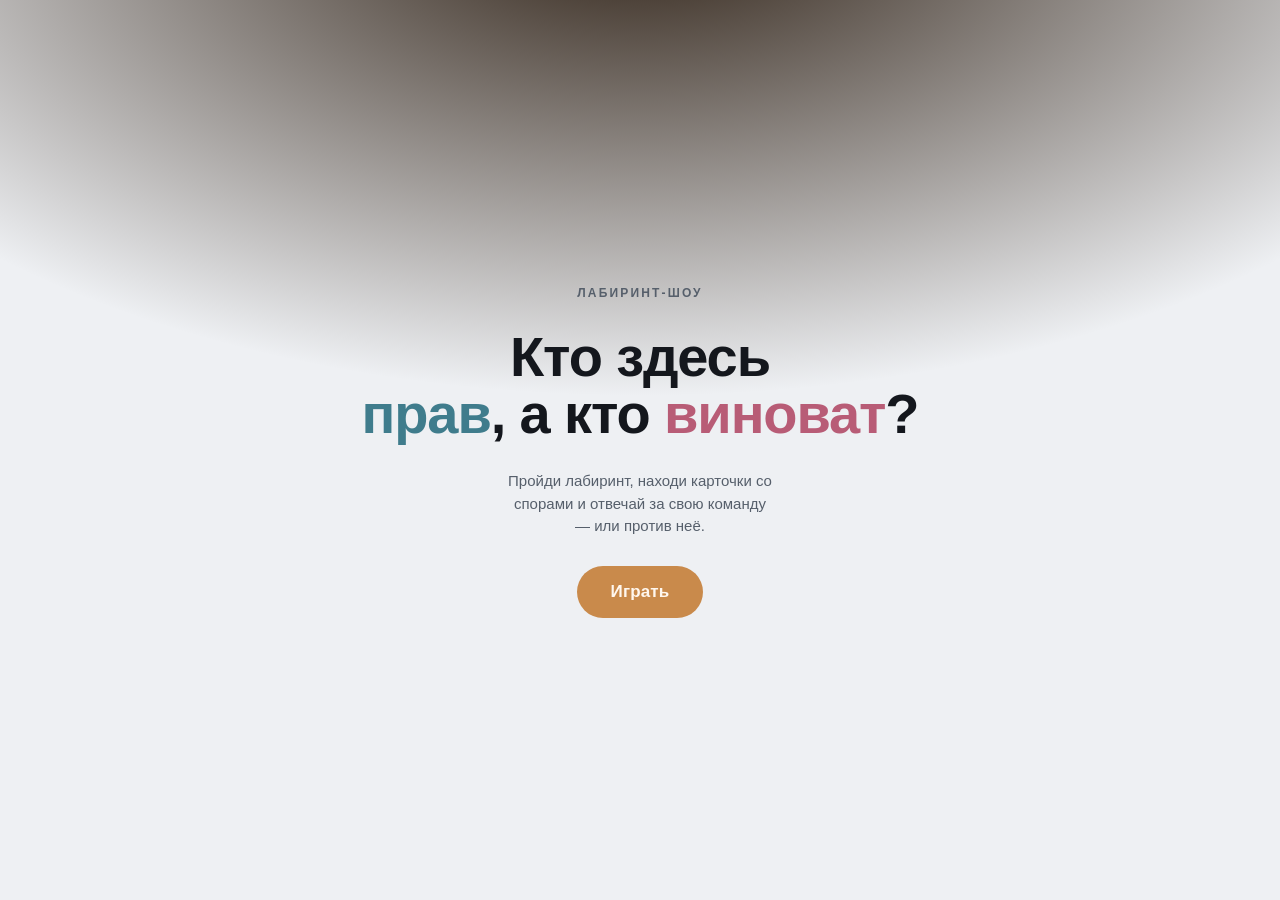
==== web/index.html @ e1562f4d "Add mobile web port of cub3d with Мужское/Женское dispute mini-game Ports the raycasting engine (DDA" ====
<!doctype html>
<html lang="ru">
<head>
<meta charset="utf-8" />
<meta name="viewport" content="width=device-width, initial-scale=1, viewport-fit=cover, user-scalable=no" />
<title>Лабиринт: Мужское / Женское</title>
<meta name="description" content="Мобильная игра-лабиринт с рейкастингом и карточками-спорами" />
<meta name="theme-color" content="#0a0c10" />
<link rel="manifest" href="manifest.json" />
<link rel="apple-touch-icon" href="icons/icon-192.png" />
<link rel="icon" href="icons/icon-192.png" />
<link rel="stylesheet" href="styles.css" />
</head>
<body>
<div id="app">

  <section id="screen-start" class="screen active">
    <div class="eyebrow">Лабиринт-шоу</div>
    <h1 class="title">Кто здесь<br /><span class="hue-m">прав</span>, а кто <span class="hue-f">виноват</span>?</h1>
    <p class="subtitle">Пройди лабиринт, находи карточки со спорами и отвечай за свою команду — или против неё.</p>
    <button class="btn" id="start-play">Играть</button>
  </section>

  <section id="screen-character" class="screen">
    <div class="pick-heading">
      <h2>Выбери сторону</h2>
      <p>Это просто цвет команды — играть можно за любую</p>
    </div>
    <div class="team-cards">
      <button class="team-card" data-team="m">
        <span class="glyph">М</span>
        <span class="label">Мужское</span>
        <span class="desc">Команда синих карточек</span>
      </button>
      <button class="team-card" data-team="f">
        <span class="glyph">Ж</span>
        <span class="label">Женское</span>
        <span class="desc">Команда розовых карточек</span>
      </button>
    </div>
    <button class="btn" id="character-continue" disabled>В лабиринт</button>
  </section>

  <section id="screen-game" class="screen">
    <canvas id="game-canvas"></canvas>

    <div class="hud">
      <div class="hud-chip" id="hud-team">
        <span class="dot"></span>
        <span id="hud-team-label">—</span>
      </div>
      <div class="hud-chip">
        Споры: <span id="hud-score">0/0</span>
      </div>
    </div>

    <div class="look-zone" id="look-zone"></div>
    <div class="look-hint">Свайп — поворот</div>

    <div class="stick-zone" id="stick-zone">
      <div class="stick-knob" id="stick-knob"></div>
    </div>
  </section>

  <div id="quiz-overlay">
    <div class="quiz-card">
      <div class="quiz-eyebrow">Спор нашёлся</div>
      <p class="quiz-question" id="quiz-question"></p>
      <div class="quiz-options" id="quiz-options"></div>
      <div class="quiz-result" id="quiz-result"></div>
    </div>
  </div>

  <section id="screen-end" class="screen">
    <div class="eyebrow">Итог</div>
    <div class="verdict-score" id="end-score">0/0</div>
    <p class="verdict-label" id="end-label">Лабиринт пройден.</p>
    <button class="btn" id="end-replay">Играть снова</button>
    <button class="btn btn-ghost" id="end-menu">В меню</button>
  </section>

</div>

<script src="js/map.js"></script>
<script src="js/textures.js"></script>
<script src="js/raycaster.js"></script>
<script src="js/controls.js"></script>
<script src="js/character.js"></script>
<script src="js/quiz.js"></script>
<script src="js/main.js"></script>
</body>
</html>
---- web/styles.css ----
:root {
  --bg: #0a0c10;
  --bg-raised: #14171d;
  --bg-raised-2: #1b1f27;
  --line: #262b34;
  --text: #eef1f5;
  --text-dim: #98a1ad;
  --accent: #c98a4b;
  --accent-ink: #1a1002;
  --team: #c98a4b;
  --team-m: #3f7c8c;
  --team-m-ink: #eaf6f9;
  --team-f: #b85c76;
  --team-f-ink: #fdeef2;
  --good: #4f9d6e;
  --bad: #c1493f;
  --radius: 14px;
  --safe-t: env(safe-area-inset-top, 0px);
  --safe-b: env(safe-area-inset-bottom, 0px);
  --safe-l: env(safe-area-inset-left, 0px);
  --safe-r: env(safe-area-inset-right, 0px);
}

@media (prefers-color-scheme: light) {
  :root {
    --bg: #eef0f3;
    --bg-raised: #ffffff;
    --bg-raised-2: #f7f8fa;
    --line: #d7dbe1;
    --text: #14171d;
    --text-dim: #565f6b;
    --accent-ink: #fff7ee;
  }
}

:root[data-theme="dark"] {
  --bg: #0a0c10;
  --bg-raised: #14171d;
  --bg-raised-2: #1b1f27;
  --line: #262b34;
  --text: #eef1f5;
  --text-dim: #98a1ad;
  --accent-ink: #1a1002;
}

:root[data-theme="light"] {
  --bg: #eef0f3;
  --bg-raised: #ffffff;
  --bg-raised-2: #f7f8fa;
  --line: #d7dbe1;
  --text: #14171d;
  --text-dim: #565f6b;
  --accent-ink: #fff7ee;
}

* { box-sizing: border-box; }

html, body {
  margin: 0;
  height: 100%;
  overscroll-behavior: none;
  background: var(--bg);
  color: var(--text);
  font-family: -apple-system, BlinkMacSystemFont, "Segoe UI", Roboto, "Helvetica Neue", Arial, sans-serif;
  -webkit-tap-highlight-color: transparent;
  user-select: none;
  touch-action: none;
}

#app {
  position: fixed;
  inset: 0;
  overflow: hidden;
}

#app.team-m { --accent: var(--team-m); --accent-ink: var(--team-m-ink); }
#app.team-f { --accent: var(--team-f); --accent-ink: var(--team-f-ink); }

.screen {
  position: absolute;
  inset: 0;
  display: none;
  flex-direction: column;
  padding: calc(24px + var(--safe-t)) calc(20px + var(--safe-r)) calc(20px + var(--safe-b)) calc(20px + var(--safe-l));
}

.screen.active { display: flex; }

/* ---------- Start screen ---------- */

#screen-start {
  justify-content: center;
  align-items: center;
  text-align: center;
  gap: 28px;
  background:
    radial-gradient(120% 90% at 50% -10%, #2a1c10 0%, transparent 60%),
    var(--bg);
}

.eyebrow {
  font-size: 12px;
  font-weight: 700;
  letter-spacing: 0.18em;
  text-transform: uppercase;
  color: var(--text-dim);
}

.title {
  font-size: clamp(38px, 11vw, 56px);
  font-weight: 800;
  letter-spacing: -0.02em;
  line-height: 1.02;
  text-wrap: balance;
  margin: 0;
}

.title .hue-m { color: var(--team-m); }
.title .hue-f { color: var(--team-f); }

.subtitle {
  max-width: 32ch;
  color: var(--text-dim);
  font-size: 15px;
  line-height: 1.5;
  margin: 0;
}

.btn {
  appearance: none;
  border: none;
  border-radius: 999px;
  padding: 16px 34px;
  font-size: 17px;
  font-weight: 700;
  letter-spacing: 0.01em;
  background: var(--accent);
  color: var(--accent-ink);
  cursor: pointer;
  touch-action: manipulation;
}

.btn:focus-visible {
  outline: 3px solid var(--text);
  outline-offset: 3px;
}

.btn-ghost {
  background: transparent;
  color: var(--text);
  border: 1px solid var(--line);
}

/* ---------- Character select ---------- */

#screen-character {
  justify-content: center;
  gap: 22px;
}

.pick-heading {
  text-align: center;
  margin: 0 0 4px;
}

.pick-heading h2 {
  font-size: 24px;
  margin: 0 0 6px;
  font-weight: 800;
}

.pick-heading p {
  color: var(--text-dim);
  margin: 0;
  font-size: 14px;
}

.team-cards {
  display: grid;
  grid-template-columns: 1fr 1fr;
  gap: 14px;
}

.team-card {
  appearance: none;
  border-radius: var(--radius);
  border: 2px solid var(--line);
  background: var(--bg-raised);
  padding: 22px 14px;
  display: flex;
  flex-direction: column;
  align-items: center;
  gap: 10px;
  cursor: pointer;
  color: var(--text);
}

.team-card .glyph {
  width: 52px;
  height: 52px;
  border-radius: 50%;
  display: flex;
  align-items: center;
  justify-content: center;
  font-size: 24px;
  font-weight: 800;
}

.team-card[data-team="m"] .glyph { background: var(--team-m); color: var(--team-m-ink); }
.team-card[data-team="f"] .glyph { background: var(--team-f); color: var(--team-f-ink); }

.team-card .label { font-weight: 700; font-size: 16px; }
.team-card .desc { font-size: 12px; color: var(--text-dim); text-align: center; }

.team-card[data-team="m"].selected { border-color: var(--team-m); }
.team-card[data-team="f"].selected { border-color: var(--team-f); }

#character-continue { align-self: center; margin-top: 6px; }
#character-continue:disabled { opacity: 0.4; pointer-events: none; }

/* ---------- Game screen ---------- */

#screen-game {
  padding: 0;
  background: #000;
}

#game-canvas {
  position: absolute;
  inset: 0;
  width: 100%;
  height: 100%;
  display: block;
}

.hud {
  position: absolute;
  top: calc(14px + var(--safe-t));
  left: calc(14px + var(--safe-l));
  right: calc(14px + var(--safe-r));
  display: flex;
  justify-content: space-between;
  align-items: flex-start;
  pointer-events: none;
  font-variant-numeric: tabular-nums;
}

.hud-chip {
  background: rgba(10, 12, 16, 0.6);
  backdrop-filter: blur(6px);
  border: 1px solid rgba(255, 255, 255, 0.12);
  border-radius: 999px;
  padding: 8px 14px;
  font-size: 13px;
  font-weight: 700;
  color: #eef1f5;
  display: flex;
  align-items: center;
  gap: 8px;
}

.hud-chip .dot {
  width: 8px; height: 8px; border-radius: 50%;
}

.hud-chip.team-m .dot { background: var(--team-m); }
.hud-chip.team-f .dot { background: var(--team-f); }

/* Touch controls */

.stick-zone {
  position: absolute;
  left: calc(18px + var(--safe-l));
  bottom: calc(18px + var(--safe-b));
  width: 132px;
  height: 132px;
  border-radius: 50%;
  background: rgba(255, 255, 255, 0.06);
  border: 1px solid rgba(255, 255, 255, 0.15);
  touch-action: none;
}

.stick-knob {
  position: absolute;
  width: 56px;
  height: 56px;
  left: 50%;
  top: 50%;
  transform: translate(-50%, -50%);
  border-radius: 50%;
  background: rgba(255, 255, 255, 0.85);
  box-shadow: 0 2px 10px rgba(0, 0, 0, 0.4);
}

.look-zone {
  position: absolute;
  right: 0;
  top: 0;
  bottom: 0;
  left: 45%;
  touch-action: none;
}

.look-hint {
  position: absolute;
  right: calc(16px + var(--safe-r));
  bottom: calc(30px + var(--safe-b));
  font-size: 11px;
  color: rgba(255, 255, 255, 0.55);
  letter-spacing: 0.06em;
  text-transform: uppercase;
  pointer-events: none;
}

/* ---------- Quiz overlay ---------- */

#quiz-overlay {
  position: absolute;
  inset: 0;
  display: none;
  align-items: flex-end;
  justify-content: center;
  background: rgba(6, 7, 9, 0.55);
  padding: 16px;
  padding-bottom: calc(16px + var(--safe-b));
}

#quiz-overlay.active { display: flex; }

.quiz-card {
  width: 100%;
  max-width: 420px;
  background: var(--bg-raised);
  border: 1px solid var(--line);
  border-radius: 20px 20px 12px 12px;
  padding: 20px 18px calc(18px);
  display: flex;
  flex-direction: column;
  gap: 14px;
}

.quiz-eyebrow {
  font-size: 11px;
  font-weight: 700;
  letter-spacing: 0.14em;
  text-transform: uppercase;
  color: var(--bad);
}

.quiz-question {
  font-size: 18px;
  font-weight: 700;
  line-height: 1.35;
  margin: 0;
  text-wrap: balance;
}

.quiz-options {
  display: grid;
  gap: 10px;
}

.quiz-option {
  appearance: none;
  text-align: left;
  border-radius: 12px;
  border: 1.5px solid var(--line);
  background: var(--bg-raised-2);
  color: var(--text);
  padding: 13px 14px;
  font-size: 14.5px;
  line-height: 1.4;
  display: flex;
  align-items: center;
  gap: 10px;
  cursor: pointer;
}

.quiz-option .side {
  font-size: 11px;
  font-weight: 800;
  letter-spacing: 0.06em;
  padding: 3px 8px;
  border-radius: 999px;
  flex-shrink: 0;
}

.quiz-option[data-side="m"] .side { background: var(--team-m); color: var(--team-m-ink); }
.quiz-option[data-side="f"] .side { background: var(--team-f); color: var(--team-f-ink); }

.quiz-option.correct { border-color: var(--good); }
.quiz-option.wrong { border-color: var(--bad); }

.quiz-result {
  font-size: 13px;
  color: var(--text-dim);
  min-height: 18px;
}

/* ---------- End screen ---------- */

#screen-end {
  justify-content: center;
  align-items: center;
  text-align: center;
  gap: 18px;
}

.verdict-score {
  font-size: 52px;
  font-weight: 800;
  font-variant-numeric: tabular-nums;
}

.verdict-label {
  font-size: 15px;
  color: var(--text-dim);
  max-width: 30ch;
}

@media (prefers-reduced-motion: reduce) {
  * { transition: none !important; animation: none !important; }
}
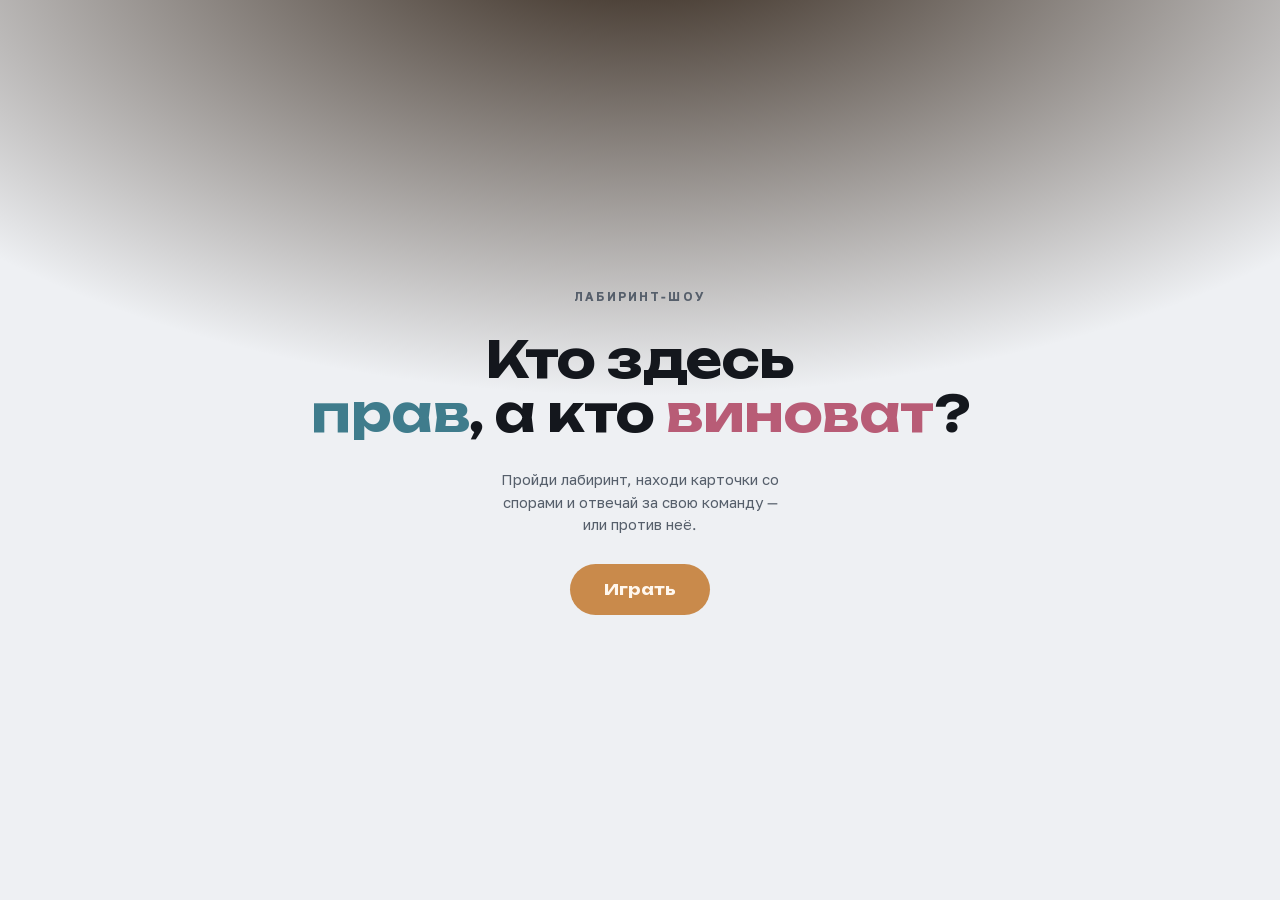
==== commit 681c7d84: "Polish pass: custom type, depth shading, camera bob, sound, motion - Inline Unbounded (display) and " ====
--- a/web/index.html
+++ b/web/index.html
@@ -87,6 +87,7 @@
 <script src="js/controls.js"></script>
 <script src="js/character.js"></script>
 <script src="js/quiz.js"></script>
+<script src="js/audio.js"></script>
 <script src="js/main.js"></script>
 </body>
 </html>
--- a/web/styles.css
+++ b/web/styles.css
@@ -1,3 +1,21 @@
+@font-face {
+  font-family: "Unbounded";
+  font-style: normal;
+  font-weight: 700 800;
+  font-display: swap;
+  src: url([data-uri]) format("woff2");
+  unicode-range: U+20-21,U+25,U+28-29,U+2C-3B,U+3F,U+AB,U+BB,U+401,U+410-44F,U+451,U+2013-2014;
+}
+
+@font-face {
+  font-family: "Golos Text";
+  font-style: normal;
+  font-weight: 400 700;
+  font-display: swap;
+  src: url([data-uri]) format("woff2");
+  unicode-range: U+20-21,U+25,U+28-29,U+2C-3B,U+3F,U+AB,U+BB,U+401,U+410-44F,U+451,U+2013-2014;
+}
+
 :root {
   --bg: #0a0c10;
   --bg-raised: #14171d;
@@ -7,6 +25,8 @@
   --text-dim: #98a1ad;
   --accent: #c98a4b;
   --accent-ink: #1a1002;
+  --font-display: "Unbounded", -apple-system, BlinkMacSystemFont, "Segoe UI", Roboto, sans-serif;
+  --font-body: "Golos Text", -apple-system, BlinkMacSystemFont, "Segoe UI", Roboto, sans-serif;
   --team: #c98a4b;
   --team-m: #3f7c8c;
   --team-m-ink: #eaf6f9;
@@ -61,7 +81,7 @@
   overscroll-behavior: none;
   background: var(--bg);
   color: var(--text);
-  font-family: -apple-system, BlinkMacSystemFont, "Segoe UI", Roboto, "Helvetica Neue", Arial, sans-serif;
+  font-family: var(--font-body);
   -webkit-tap-highlight-color: transparent;
   user-select: none;
   touch-action: none;
@@ -79,12 +99,22 @@
 .screen {
   position: absolute;
   inset: 0;
-  display: none;
+  display: flex;
   flex-direction: column;
   padding: calc(24px + var(--safe-t)) calc(20px + var(--safe-r)) calc(20px + var(--safe-b)) calc(20px + var(--safe-l));
-}
-
-.screen.active { display: flex; }
+  opacity: 0;
+  transform: scale(0.98) translateY(10px);
+  pointer-events: none;
+  visibility: hidden;
+  transition: opacity 0.32s cubic-bezier(0.22, 1, 0.36, 1), transform 0.32s cubic-bezier(0.22, 1, 0.36, 1), visibility 0.32s;
+}
+
+.screen.active {
+  opacity: 1;
+  transform: none;
+  pointer-events: auto;
+  visibility: visible;
+}
 
 /* ---------- Start screen ---------- */
 
@@ -99,6 +129,7 @@
 }
 
 .eyebrow {
+  font-family: var(--font-body);
   font-size: 12px;
   font-weight: 700;
   letter-spacing: 0.18em;
@@ -107,10 +138,11 @@
 }
 
 .title {
-  font-size: clamp(38px, 11vw, 56px);
-  font-weight: 800;
-  letter-spacing: -0.02em;
-  line-height: 1.02;
+  font-family: var(--font-display);
+  font-size: clamp(34px, 10vw, 50px);
+  font-weight: 700;
+  letter-spacing: -0.01em;
+  line-height: 1.08;
   text-wrap: balance;
   margin: 0;
 }
@@ -131,13 +163,20 @@
   border: none;
   border-radius: 999px;
   padding: 16px 34px;
-  font-size: 17px;
+  font-family: var(--font-display);
+  font-size: 15px;
   font-weight: 700;
   letter-spacing: 0.01em;
   background: var(--accent);
   color: var(--accent-ink);
   cursor: pointer;
   touch-action: manipulation;
+  transform: translateY(0) scale(1);
+  transition: transform 0.12s ease, box-shadow 0.12s ease;
+}
+
+.btn:active {
+  transform: translateY(1px) scale(0.97);
 }
 
 .btn:focus-visible {
@@ -164,9 +203,10 @@
 }
 
 .pick-heading h2 {
-  font-size: 24px;
+  font-family: var(--font-display);
+  font-size: 22px;
   margin: 0 0 6px;
-  font-weight: 800;
+  font-weight: 700;
 }
 
 .pick-heading p {
@@ -193,7 +233,11 @@
   gap: 10px;
   cursor: pointer;
   color: var(--text);
-}
+  transform: scale(1);
+  transition: transform 0.15s cubic-bezier(0.34, 1.56, 0.64, 1), border-color 0.15s ease;
+}
+
+.team-card:active { transform: scale(0.96); }
 
 .team-card .glyph {
   width: 52px;
@@ -214,6 +258,13 @@
 
 .team-card[data-team="m"].selected { border-color: var(--team-m); }
 .team-card[data-team="f"].selected { border-color: var(--team-f); }
+.team-card.selected .glyph { animation: glyph-pop 0.35s cubic-bezier(0.34, 1.56, 0.64, 1); }
+
+@keyframes glyph-pop {
+  0% { transform: scale(0.75); }
+  60% { transform: scale(1.12); }
+  100% { transform: scale(1); }
+}
 
 #character-continue { align-self: center; margin-top: 6px; }
 #character-continue:disabled { opacity: 0.4; pointer-events: none; }
@@ -337,6 +388,12 @@
   display: flex;
   flex-direction: column;
   gap: 14px;
+  animation: card-in 0.4s cubic-bezier(0.22, 1, 0.36, 1);
+}
+
+@keyframes card-in {
+  from { transform: translateY(28px); opacity: 0; }
+  to { transform: translateY(0); opacity: 1; }
 }
 
 .quiz-eyebrow {
@@ -374,7 +431,11 @@
   align-items: center;
   gap: 10px;
   cursor: pointer;
-}
+  transform: scale(1);
+  transition: transform 0.12s ease, opacity 0.25s ease;
+}
+
+.quiz-option:active { transform: scale(0.97); }
 
 .quiz-option .side {
   font-size: 11px;
@@ -407,9 +468,31 @@
 }
 
 .verdict-score {
+  font-family: var(--font-display);
   font-size: 52px;
-  font-weight: 800;
+  font-weight: 700;
   font-variant-numeric: tabular-nums;
+  animation: score-pop 0.6s cubic-bezier(0.34, 1.56, 0.64, 1);
+}
+
+@keyframes score-pop {
+  from { transform: scale(0.4); opacity: 0; }
+  to { transform: scale(1); opacity: 1; }
+}
+
+.confetti-piece {
+  position: absolute;
+  top: -10%;
+  width: 8px;
+  height: 14px;
+  opacity: 0.9;
+  animation: confetti-fall linear forwards;
+  border-radius: 2px;
+}
+
+@keyframes confetti-fall {
+  from { transform: translateY(0) rotate(0deg); opacity: 0.9; }
+  to { transform: translateY(120vh) rotate(540deg); opacity: 0; }
 }
 
 .verdict-label {
